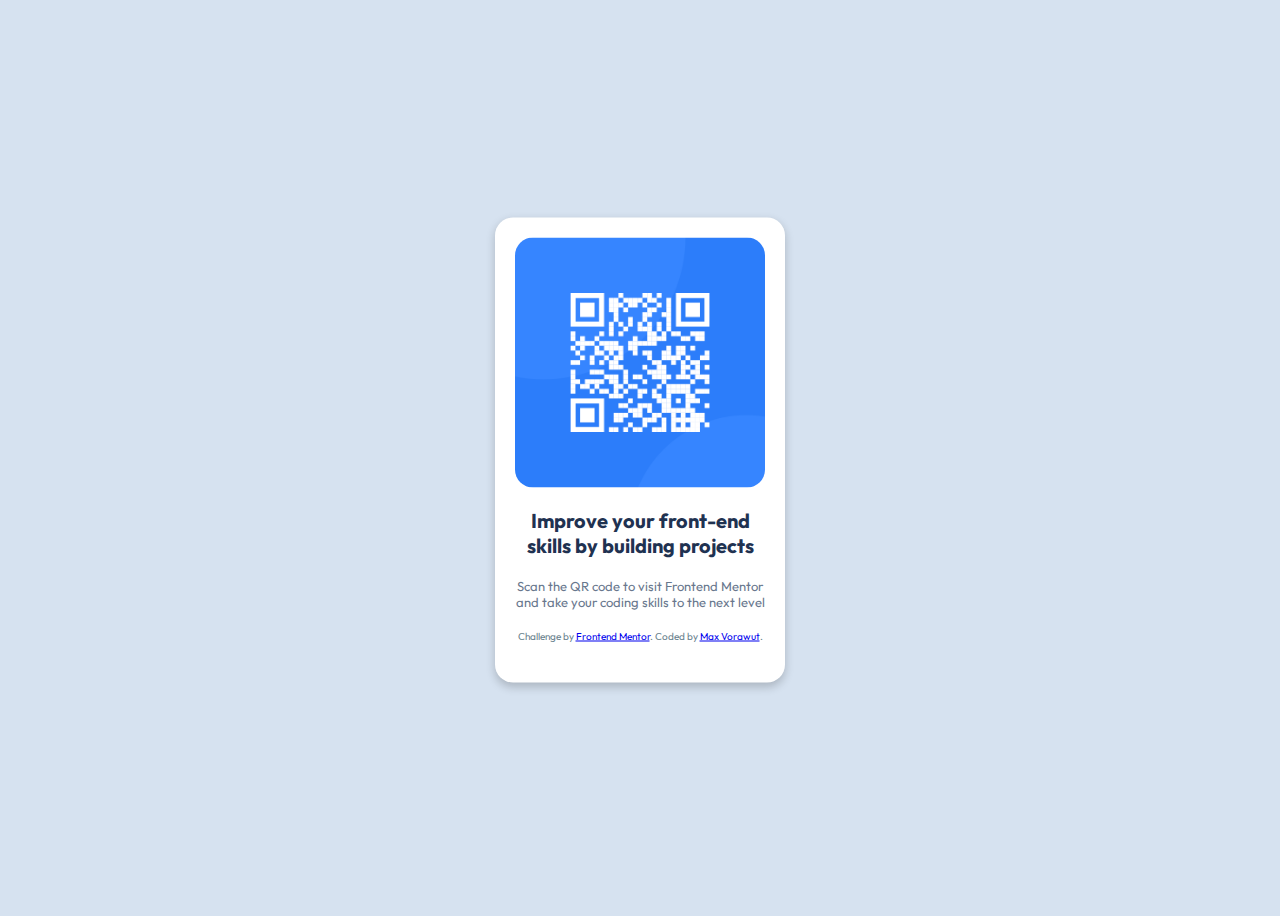
==== index.html @ b4919927 "Add files via upload" ====
<!DOCTYPE html>
<html lang="en">
<head>
  <meta charset="UTF-8">
  <meta name="Max" content="Vorawut Phirunpatthanagul">

  <link rel="icon" type="image/png" sizes="32x32" href="./images/favicon-32x32.png">
  <link href="https://fonts.googleapis.com/css2?family=Outfit:wght@300;400;600&display=swap" rel="stylesheet">


  
  <title>Frontend Mentor | QR code component</title>

  <!-- Feel free to remove these styles or customise in your own stylesheet 👍 -->
  <style>

    @media screen and (max-width: 1440px) {
    body {
        font-size: 16px;
      }
      .container {
        width: 100%;
        padding: 10px;
      }
    }


    body {
            display: flex;
            font-family: 'Outfit', sans-serif; 
            font-weight: 400, 700;
            flex-direction: row;
            align-items: center;
            justify-content: center;
            background:  hsl(212, 45%, 89%);
            height: 100vh;
            box-sizing: content-box;
            width: 1440px;
        }
    
    p   { 
            font-family: 'Outfit', sans-serif; 
            font-weight: bold;
            font-size: 20px; 
            text-align: center; 
            color: hsl(218, 44%, 22%);
            display: flex; 
        }

    .card { 
            position: absolute;
            top: 50%;
            left: 50%;
            transform: translate(-50%, -50%);
            background: white;
            padding: 20px;
            border-radius: 18px;
            box-shadow: 0 4px 10px rgba(0, 0, 0, 0.2);
            width: 250px;
            max-width: 400px;
            text-align: center;

          }

    .card img { 
            width: 100%;
            height: auto;
            display: block;
            border-radius: 18px;

          }



    .attribution_a { font-family: 'Outfit', sans-serif; font-size: 13px; color: hsl(216, 15%, 48%); text-align: center; }
    .attribution_b { font-family: 'Outfit', sans-serif; font-size: 10px; color: hsl(200, 15%, 48%); text-align: center; }
    
  </style>
</head>
<body>

  <div class="card">

    <img src="images/image-qr-code.png" alt="My Image" width="300">
  
    <p>
      Improve your front-end skills by building projects 
    </p>

 

    <div class="attribution_a">
      Scan the QR code to visit Frontend Mentor and take your coding skills to the next level
    </div>

    <br>

    <div class="attribution_b">
      Challenge by <a href="https://www.frontendmentor.io?ref=challenge" target="_blank">Frontend Mentor</a>. 
      Coded by <a href="#">Max Vorawut</a>.
    </div>

    <br>

    </div>
  </div>
  
  
  
</body>
</html>
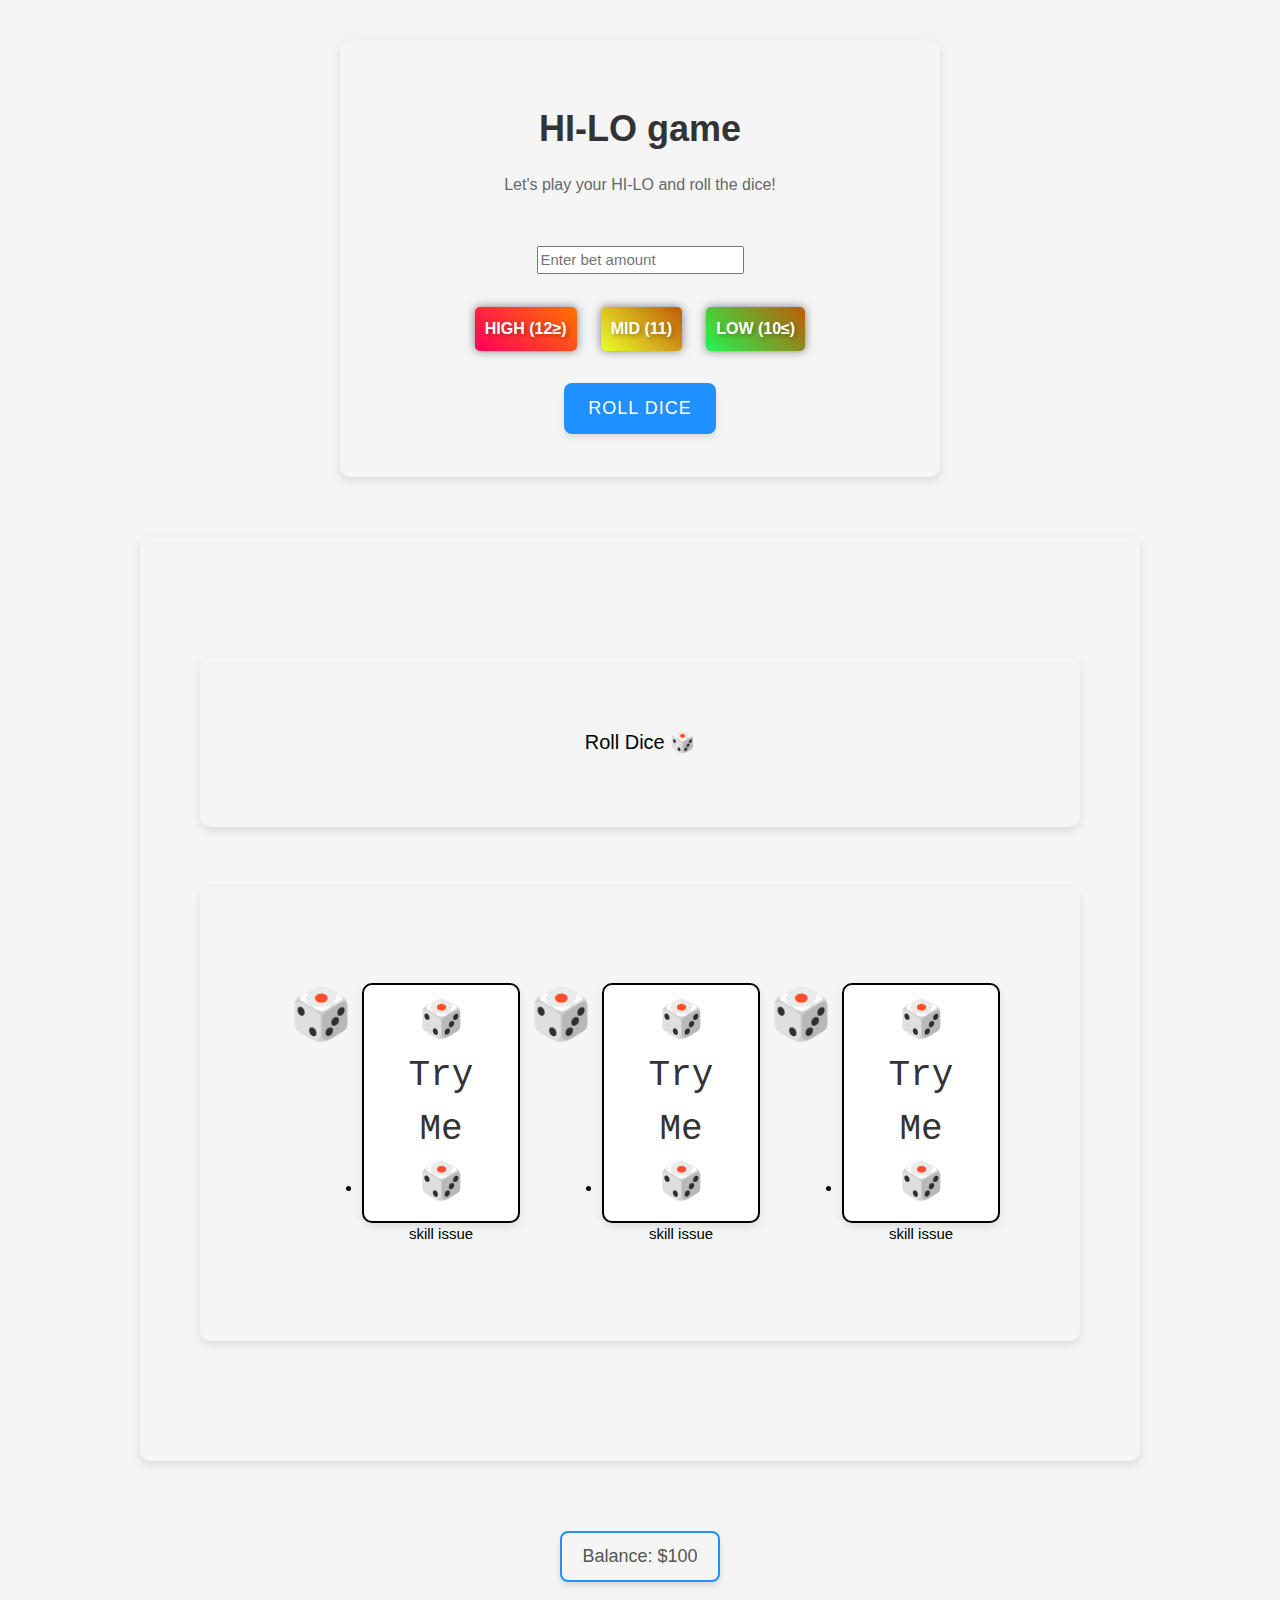
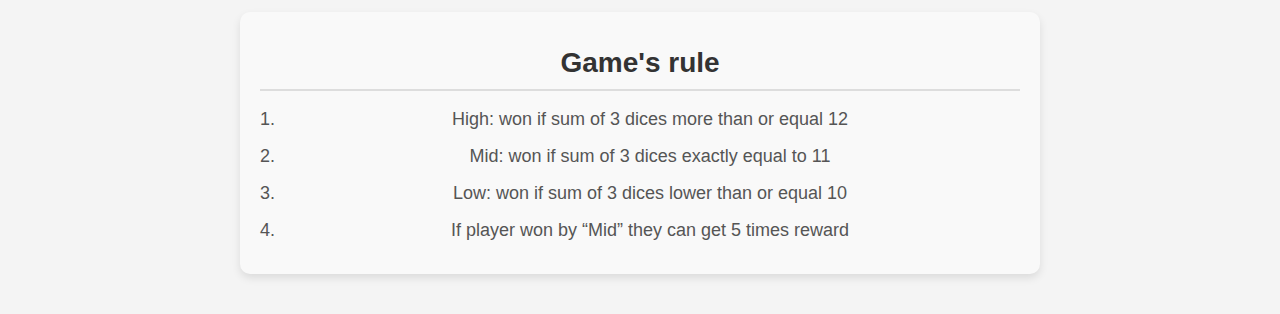
==== commit 762589bb: "2nd commit (workshop 2 .1)" ====
--- a/index.html
+++ b/index.html
@@ -1,111 +1,185 @@
 <!DOCTYPE html>
 <html lang="en">
 <head>
-  <meta charset="UTF-8">
-  <meta name="Max" content="Vorawut Phirunpatthanagul">
+    <meta charset="UTF-8">
+    <meta name="viewport" content="width=device-width, initial-scale=1.0">
+    <link rel="stylesheet" href="styles.css">
+    <link rel="stylesheet" href="https://www.w3schools.com/w3css/4/w3.css">
+    <link rel="stylesheet" href="https://fonts.googleapis.com/css?family=Raleway">
+    <title>Hi-Lo game</title>
+    <style>
+        body { font-family: Arial, sans-serif; text-align: center; }
+        .dice-container { display: flex; justify-content: center; margin: 20px; }
+        .dice { font-size: 50px; margin: 10px; }
+        .bet-buttons button { margin: 10px; padding: 10px; font-size: 16px; }
+    </style>
+</head>
+<body>
+  <div class="modern-container">
 
-  <link rel="icon" type="image/png" sizes="32x32" href="./images/favicon-32x32.png">
-  <link href="https://fonts.googleapis.com/css2?family=Outfit:wght@300;400;600&display=swap" rel="stylesheet">
+      <header class="w3-container w3-center w3-padding-32"> 
+        <h1><b>HI-LO game</b></h1>
+        <p>Let's play your HI-LO and roll the dice!</p>
+      </header>
+
+      
+
+      <input type="number" id="betAmount" placeholder="Enter bet amount" min="1">
+      <br><br>
+      <div class="bet-buttons">
+          <button class="gambling-button1" onclick="placeBet('High')">HIGH (12≥)</button>
+          <button class="gambling-button2" onclick="placeBet('Mid')">MID (11)</button>
+          <button class="gambling-button3" onclick="placeBet('Low')">LOW (10≤)</button>
+      </div>
+      <br>
+      <button class="start-game-button" onclick="rollDice()">Roll Dice</button>
+      <br><br>
 
 
-  
-  <title>Frontend Mentor | QR code component</title>
+      <div id="amount-alert-popup" class="popup">
+        <div class="popup-content">
+          <span class="close_btn" onclick="amount_closeAlertPopup()"></span>
+          <p id="amount-alert-message">Please configure your amount!!!</p>
+        </div>
+      </div>
 
-  <!-- Feel free to remove these styles or customise in your own stylesheet 👍 -->
-  <style>
+      <div id="bet-alert-popup" class="popup">
+        <div class="popup-content">
+          <span class="close_btn" onclick="bet_closeAlertPopup()"></span>
+          <p id="bet-alert-message">Please Choose your bet!!!</p>
+        </div>
+      </div>
+      
 
-    @media screen and (max-width: 1440px) {
-    body {
-        font-size: 16px;
-      }
-      .container {
-        width: 100%;
-        padding: 10px;
-      }
-    }
+    </div>
+
+      
+
+      <div class="d-container">
+        <div class="d-container">
+          <h4>Roll Dice 🎲</h4>
+        </div>
+          <ul class="d-container">
+            <div class="dice-container">
+              <span class="dice" >🎲</span>
+              <li class="w3-padding-16">
+                <span class="dice-result" id="dice1"><div class="pretty-question">Try Me</div></span><br>
+                <span>skill issue</span>
+              </li>
+
+              <span class="dice" >🎲</span>
+              <li class="w3-padding-16">
+                <span class="dice-result" id="dice2"><div class="pretty-question">Try Me</div></span><br>
+                <span>skill issue</span>
+              </li>
+              <span class="dice" >🎲</span>
+              <li class="w3-padding-16">
+                <span class="dice-result" id="dice3"><div class="pretty-question">Try Me</div></span><br>
+                <span>skill issue</span>
+              </li>
+
+            </div>
+        </ul>
+
+        
+      </div>
+      <div class="text-with-alert"></div>
+        <h2 class="victory-text" id="result"></h2>
+
+      </div>
+      
+      <h3 class="balance-text" id="balance">Balance: $100</h3>
+
+      <br>
+
+      <div class="rules-container">
+        
+              <h2><b>Game's rule</b></h2>
+              
+              <ol>
+                <li>High: won if sum of 3 dices more than or equal 12</li>
+                <li>Mid: won if sum of 3 dices exactly equal to 11</li>
+                <li>Low: won if sum of 3 dices lower than or equal 10</li>
+                <li>If player won by “Mid” they can get 5 times reward</li>
+              </ol>
+
+          
+      </div>
+                
+  </div>
 
 
-    body {
-            display: flex;
-            font-family: 'Outfit', sans-serif; 
-            font-weight: 400, 700;
-            flex-direction: row;
-            align-items: center;
-            justify-content: center;
-            background:  hsl(212, 45%, 89%);
-            height: 100vh;
-            box-sizing: content-box;
-            width: 1440px;
-        }
-    
-    p   { 
-            font-family: 'Outfit', sans-serif; 
-            font-weight: bold;
-            font-size: 20px; 
-            text-align: center; 
-            color: hsl(218, 44%, 22%);
-            display: flex; 
+    <script>
+        let balance = 100;
+        let currentBet = 0;
+        let betType = "";
+
+        function amount_showAlertPopup() {
+          document.getElementById('amount-alert-message').innerText = message;
+          document.getElementById('amount-alert-popup').style.display = 'block';
         }
 
-    .card { 
-            position: absolute;
-            top: 50%;
-            left: 50%;
-            transform: translate(-50%, -50%);
-            background: white;
-            padding: 20px;
-            border-radius: 18px;
-            box-shadow: 0 4px 10px rgba(0, 0, 0, 0.2);
-            width: 250px;
-            max-width: 400px;
-            text-align: center;
+        // Function to close the alert pop-up
+        function amount_closeAlertPopup() {
+          document.getElementById('amount-alert-popup').style.display = 'none';
+        }
 
-          }
+        function bet_showAlertPopup() {
+          document.getElementById('bet-alert-message').innerText = message;
+          document.getElementById('bet-alert-popup').style.display = 'block';
+        }
 
-    .card img { 
-            width: 100%;
-            height: auto;
-            display: block;
-            border-radius: 18px;
+        // Function to close the alert pop-up
+        function bet_closeAlertPopup() {
+          document.getElementById('bet-alert-popup').style.display = 'none';
+        }
 
-          }
+        function placeBet(type) {
+            let betAmount = parseInt(document.getElementById('betAmount').value);
+            if (betAmount > 0 && betAmount <= balance) {
+                currentBet = betAmount;
+                betType = type;
+                document.getElementById('result').textContent = `You bet $${betAmount} on ${type}.`;
+            } else {
+              amount_showAlertPopup('Please configure your amount!!!')
+            }
+        }
+
+        function rollDice() {
+            if (currentBet === 0) {
+              bet_showAlertPopup('Please Choose your bet!!!')
+                return;
+            }
+
+            
+            let dice1 = Math.floor(Math.random() * 6) + 1;
+            let dice2 = Math.floor(Math.random() * 6) + 1;
+            let dice3 = Math.floor(Math.random() * 6) + 1;
+            let sum = dice1 + dice2 + dice3;
+            
+            document.getElementById('dice1').textContent = dice1;
+            document.getElementById('dice2').textContent = dice2;
+            document.getElementById('dice3').textContent = dice3;
+            
+            let winnings = 0;
+            if ((betType === 'High' && sum >= 12) || (betType === 'Low' && sum <= 10)) {
+                winnings = currentBet * 2;
+            } else if (betType === 'Mid' && sum === 11) {
+                winnings = currentBet * 5;
+            }
+            
+            if (winnings > 0) {
+                balance += winnings;
+                document.getElementById('result').textContent = `You won! Your winnings: $${winnings}`;
+            } else {
+                balance -= currentBet;
+                document.getElementById('result').textContent = `You lost! The dice sum is ${sum}.`;
+            }
+            document.getElementById('balance').textContent = `Balance: $${balance}`;
+            currentBet = 0;
+        }
 
 
-
-    .attribution_a { font-family: 'Outfit', sans-serif; font-size: 13px; color: hsl(216, 15%, 48%); text-align: center; }
-    .attribution_b { font-family: 'Outfit', sans-serif; font-size: 10px; color: hsl(200, 15%, 48%); text-align: center; }
-    
-  </style>
-</head>
-<body>
-
-  <div class="card">
-
-    <img src="images/image-qr-code.png" alt="My Image" width="300">
-  
-    <p>
-      Improve your front-end skills by building projects 
-    </p>
-
- 
-
-    <div class="attribution_a">
-      Scan the QR code to visit Frontend Mentor and take your coding skills to the next level
-    </div>
-
-    <br>
-
-    <div class="attribution_b">
-      Challenge by <a href="https://www.frontendmentor.io?ref=challenge" target="_blank">Frontend Mentor</a>. 
-      Coded by <a href="#">Max Vorawut</a>.
-    </div>
-
-    <br>
-
-    </div>
-  </div>
-  
-  
-  
+    </script>
 </body>
-</html>+</html>
--- a/styles.css
+++ b/styles.css
@@ -0,0 +1,408 @@
+body {
+    font-family: Arial, sans-serif;
+    text-align: center;
+    background-color: #f4f4f4;
+    margin: 0;
+    padding: 20px;
+}
+
+.container {
+    max-width: 500px;
+    margin: auto;
+    background: white;
+    padding: 20px;
+    border-radius: 10px;
+    box-shadow: 0px 4px 10px rgba(0, 0, 0, 0.1);
+}
+
+h1 {
+    color: #333;
+}
+
+.bet-buttons button, button {
+    background-color: #28a745;
+    color: white;
+    border: none;
+    padding: 10px 20px;
+    margin: 10px;
+    font-size: 16px;
+    cursor: pointer;
+    border-radius: 5px;
+    transition: background 0.3s;
+}
+
+.bet-buttons button:hover, button:hover {
+    background-color: #218838;
+}
+
+.input-container {
+    position: relative;
+    display: inline-block;
+    margin: 10px;
+}
+
+.input-container input[type="number"] {
+    padding: 12px;
+    font-size: 16px;
+    border: 2px solid #28a745;
+    border-radius: 5px;
+    width: 200px;
+    outline: none;
+    transition: border-color 0.3s;
+}
+
+.input-container input[type="number"]:focus {
+    border-color: #218838;
+}
+
+.input-container span {
+    position: absolute;
+    right: 10px;
+    top: 50%;
+    transform: translateY(-50%);
+    font-size: 16px;
+    color: #28a745;
+    font-weight: bold;
+}
+
+.dice-container {
+    display: flex;
+    justify-content: center;
+    margin: 20px;
+}
+
+.dice {
+    font-size: 50px;
+    margin: 10px;
+    display: inline-block;
+    animation: rollDice 0.5s ease-in-out;
+}
+
+.modern-container {
+  background-color: #f5f5f5; /* Light gray background */
+  border-radius: 10px; /* Rounded corners */
+  box-shadow: 0 4px 8px rgba(0, 0, 0, 0.1); /* Subtle shadow for depth */
+  padding: 20px; /* Padding for spacing */
+  margin: 20px auto; /* Center the container */
+  max-width: 600px; /* Max width for responsiveness */
+  font-family: 'Roboto', sans-serif; /* Modern font */
+}
+
+/* Heading styles */
+.modern-container h2 {
+  color: #333; /* Dark color for heading */
+  font-size: 24px; /* Font size for heading */
+  margin-bottom: 10px; /* Space below the heading */
+}
+
+/* Paragraph styles */
+.modern-container p {
+  color: #666; /* Gray color for text */
+  font-size: 16px; /* Font size for text */
+  line-height: 1.6; /* Line height for readability */
+}
+
+.d-container {
+  background-color: #f5f5f5; /* Light gray background */
+  border-radius: 10px; /* Rounded corners */
+  box-shadow: 0 4px 8px rgba(0, 0, 0, 0.1); /* Subtle shadow for depth */
+  padding: 60px; /* Padding for spacing */
+  margin: 60px auto; /* Center the container */
+  max-width: 1000px; /* Max width for responsiveness */
+  font-family: 'Roboto', sans-serif; /* Modern font */
+}
+
+/* Heading styles */
+.d-container h2 {
+  color: #333; /* Dark color for heading */
+  font-size: 24px; /* Font size for heading */
+  margin-bottom: 10px; /* Space below the heading */
+}
+
+/* Paragraph styles */
+.d-container p {
+  color: #666; /* Gray color for text */
+  font-size: 16px; /* Font size for text */
+  line-height: 1.6; /* Line height for readability */
+}
+
+
+
+.gambling-button1 {
+    background: linear-gradient(45deg, #ff005a, #ff7300);
+    border: 3px solid #fff700;
+    border-radius: 10px;
+    box-shadow: 0 0 10px rgba(0, 0, 0, 0.5);
+    color: #fff;
+    font-family: 'Arial', sans-serif;
+    font-size: 18px;
+    font-weight: bold;
+    padding: 15px 30px;
+    text-shadow: 2px 2px 4px rgba(0, 0, 0, 0.3);
+    transition: all 0.3s ease-in-out;
+    cursor: pointer;
+  }
+
+.gambling-button2 {
+    background: linear-gradient(45deg, #eaff2c, #c05a07);
+    border: 3px solid #fff700;
+    border-radius: 10px;
+    box-shadow: 0 0 10px rgba(0, 0, 0, 0.5);
+    color: #fff;
+    font-family: 'Arial', sans-serif;
+    font-size: 18px;
+    font-weight: bold;
+    padding: 15px 30px;
+    text-shadow: 2px 2px 4px rgba(0, 0, 0, 0.3);
+    transition: all 0.3s ease-in-out;
+    cursor: pointer;
+ }
+
+.gambling-button3 {
+    background: linear-gradient(45deg, #20f74f, #c05a07);
+    border: 3px solid #fff700;
+    border-radius: 10px;
+    box-shadow: 0 0 10px rgba(0, 0, 0, 0.5);
+    color: #fff;
+    font-family: 'Arial', sans-serif;
+    font-size: 18px;
+    font-weight: bold;
+    padding: 15px 30px;
+    text-shadow: 2px 2px 4px rgba(0, 0, 0, 0.3);
+    transition: all 0.3s ease-in-out;
+    cursor: pointer;
+ }
+  
+  .gambling-button:hover {
+    background: linear-gradient(45deg, #ff7300, #ff005a);
+    box-shadow: 0 0 15px rgba(255, 255, 0, 0.7);
+    transform: scale(1.1);
+  }
+
+  .start-game-button {
+    background-color: #1E90FF;
+    border: none;
+    border-radius: 8px;
+    box-shadow: 0 4px 6px rgba(0, 0, 0, 0.1);
+    color: #fff;
+    font-family: 'Roboto', sans-serif;
+    font-size: 18px;
+    font-weight: 500;
+    padding: 12px 24px;
+    text-transform: uppercase;
+    letter-spacing: 1px;
+    transition: all 0.3s ease-in-out;
+    cursor: pointer;
+  }
+  
+  .start-game-button:hover {
+    background-color: #1C86EE;
+    box-shadow: 0 6px 8px rgba(0, 0, 0, 0.15);
+    transform: translateY(-2px);
+  }
+
+  .balance-text {
+    color: #333; /* Dark gray color for a modern look */
+    font-family: 'Roboto', sans-serif; /* Clean and modern font */
+    font-size: 24px; /* Appropriate size for balance display */
+    font-weight: 500; /* Medium weight for emphasis */
+    text-align: center; /* Center the text */
+    padding: 10px 20px; /* Padding for some spacing */
+    border: 2px solid #1E90FF; /* Border for modern styling */
+    border-radius: 8px; /* Rounded corners for a modern feel */
+    background: #F5F5F5; /* Light background color */
+    box-shadow: 0 4px 6px rgba(0, 0, 0, 0.1); /* Subtle shadow for depth */
+    display: inline-block; /* Ensure it doesn't take full width */
+  }
+  
+  .balance-text:hover {
+    background: #E0E0E0; /* Slightly darker background on hover */
+    box-shadow: 0 6px 8px rgba(0, 0, 0, 0.15); /* Slightly deeper shadow on hover */
+    transform: translateY(-2px); /* Lift effect on hover */
+    transition: all 0.3s ease-in-out; /* Smooth transition for effects */
+  }
+
+  .victory-text {
+    background: linear-gradient(45deg, #FFD700, #FF4500); /* Gradient background */
+    /* -webkit-background-clip: text;
+    -webkit-text-fill-color: transparent; */
+    font-family: 'Impact', sans-serif;
+    font-size: 36px;
+    text-align: center;
+    text-transform: uppercase;
+    letter-spacing: 2px;
+    text-shadow: 2px 2px 4px rgba(0, 0, 0, 0.5),
+                 0 0 10px rgba(255, 215, 0, 0.7),
+                 0 0 20px rgba(255, 69, 0, 0.7);
+    animation: victory-animation 1.5s infinite alternate;
+  }
+  
+  .popup {
+    display: none;
+    position: fixed;
+    left: 50%;
+    top: 50%;
+    transform: translate(-50%, -50%);
+    background: white;
+    padding: 20px;
+    box-shadow: 0px 4px 10px rgba(0, 0, 0, 0.2);
+    border-radius: 5px;
+}
+
+  .popup-content {
+      text-align: center;
+  }
+
+  .popup button {
+      background-color: red;
+      color: white;
+      padding: 10px 15px;
+      border: none;
+      cursor: pointer;
+  }
+    
+  /* Close button */
+  .close_btn {
+    color: #aaa; /* Gray color for close button */
+    float: right; /* Align to the right */
+    font-size: 28px; /* Larger font size */
+    font-weight: bold; /* Bold font weight */
+    cursor: pointer; /* Pointer cursor */
+  }
+  
+  .close_btn:hover {
+    color: #000; /* Change color on hover */
+  }
+
+  .pretty-question::after {
+    content: '?';
+    color: #FF4500;
+    font-size: 36px;
+    position: absolute;
+    top: 0;
+    right: -25px;
+    text-shadow: 2px 2px 4px rgba(0, 0, 0, 0.3); /* Shadow for depth */
+    animation: bounce 1s infinite alternate; /* Animation for movement */
+  }
+  
+  @keyframes bounce {
+    0% { transform: translateY(0); }
+    100% { transform: translateY(-10px); }
+  }
+
+  .dice-result {
+    color: #333; /* Dark color for readability */
+    font-family: 'Courier New', monospace; /* Monospaced font for a game-like feel */
+    font-size: 36px; /* Large font size for emphasis */
+    text-align: center; /* Center the text */
+    padding: 10px 20px; /* Padding for spacing */
+    border: 2px solid #000; /* Black border for a dice look */
+    border-radius: 10px; /* Rounded corners for a modern feel */
+    background: #FFF; /* White background to mimic dice */
+    box-shadow: 0 4px 8px rgba(0, 0, 0, 0.1); /* Subtle shadow for depth */
+    display: inline-block; 
+  }
+  
+  .dice-result::before {
+    content: '🎲 '; 
+  }
+  
+  .dice-result::after {
+    content: ' 🎲'; 
+  }
+  
+  .dice-result:hover {
+    background: #F0F0F0; 
+    box-shadow: 0 6px 12px rgba(0, 0, 0, 0.2); 
+    transform: translateY(-2px); 
+    transition: all 0.3s ease-in-out; 
+  }
+
+  .rules-container {
+    background-color: #f9f9f9; 
+    border-radius: 10px; 
+    box-shadow: 0 4px 8px rgba(0, 0, 0, 0.1); 
+    padding: 20px; 
+    margin: 20px auto; 
+    max-width: 800px; 
+    font-family: 'Roboto', sans-serif; 
+  }
+  
+  /* Heading styles */
+  .rules-container h2 {
+    color: #333; 
+    font-size: 28px; 
+    margin-bottom: 15px; 
+    border-bottom: 2px solid #ddd; 
+    padding-bottom: 5px; 
+  }
+  
+  /* List styles */
+  .rules-container ol {
+    color: #555; 
+    font-size: 18px; 
+    margin: 0; 
+    padding-left: 20px; 
+  }
+  
+  
+  .rules-container ol li {
+    margin-bottom: 10px; 
+  }
+  
+  
+@keyframes victory-animation {
+    0% { transform: scale(1); }
+    100% { transform: scale(1.1); }
+  }
+
+@keyframes rollDice {
+    0% { transform: rotate(0deg); }
+    25% { transform: rotate(90deg); }
+    50% { transform: rotate(180deg); }
+    75% { transform: rotate(270deg); }
+    100% { transform: rotate(360deg); }
+}
+
+@keyframes glowing {
+    0% { box-shadow: 0 0 5px #fff700, 0 0 10px #fff700, 0 0 15px #fff700, 0 0 20px #ff005a, 0 0 25px #ff005a, 0 0 30px #ff005a, 0 0 35px #ff005a; }
+    50% { box-shadow: 0 0 10px #fff700, 0 0 15px #fff700, 0 0 20px #fff700, 0 0 25px #ff005a, 0 0 30px #ff005a, 0 0 35px #ff005a, 0 0 40px #ff005a; }
+    100% { box-shadow: 0 0 5px #fff700, 0 0 10px #fff700, 0 0 15px #fff700, 0 0 20px #ff005a, 0 0 25px #ff005a, 0 0 30px #ff005a, 0 0 35px #ff005a; }
+  }
+  
+  .gambling-button:active {
+    animation: glowing 1.5s infinite;
+  }
+
+@keyframes pulse {
+    0% { box-shadow: 0 0 0px rgba(30, 144, 255, 0.7); }
+    70% { box-shadow: 0 0 15px rgba(30, 144, 255, 0.7); }
+    100% { box-shadow: 0 0 0px rgba(30, 144, 255, 0.7); }
+}
+  
+  .start-game-button:active {
+    animation: pulse 0.5s infinite;
+
+  }
+
+.card {
+    background: white;
+    padding: 20px;
+    margin: 20px auto;
+    border-radius: 10px;
+    box-shadow: 0px 4px 10px rgba(0, 0, 0, 0.1);
+    max-width: 400px;
+}
+
+#result {
+    font-size: 20px;
+    font-weight: bold;
+    margin-top: 20px;
+    color: #333;
+}
+
+#balance {
+    font-size: 18px;
+    margin-top: 10px;
+    color: #555;
+}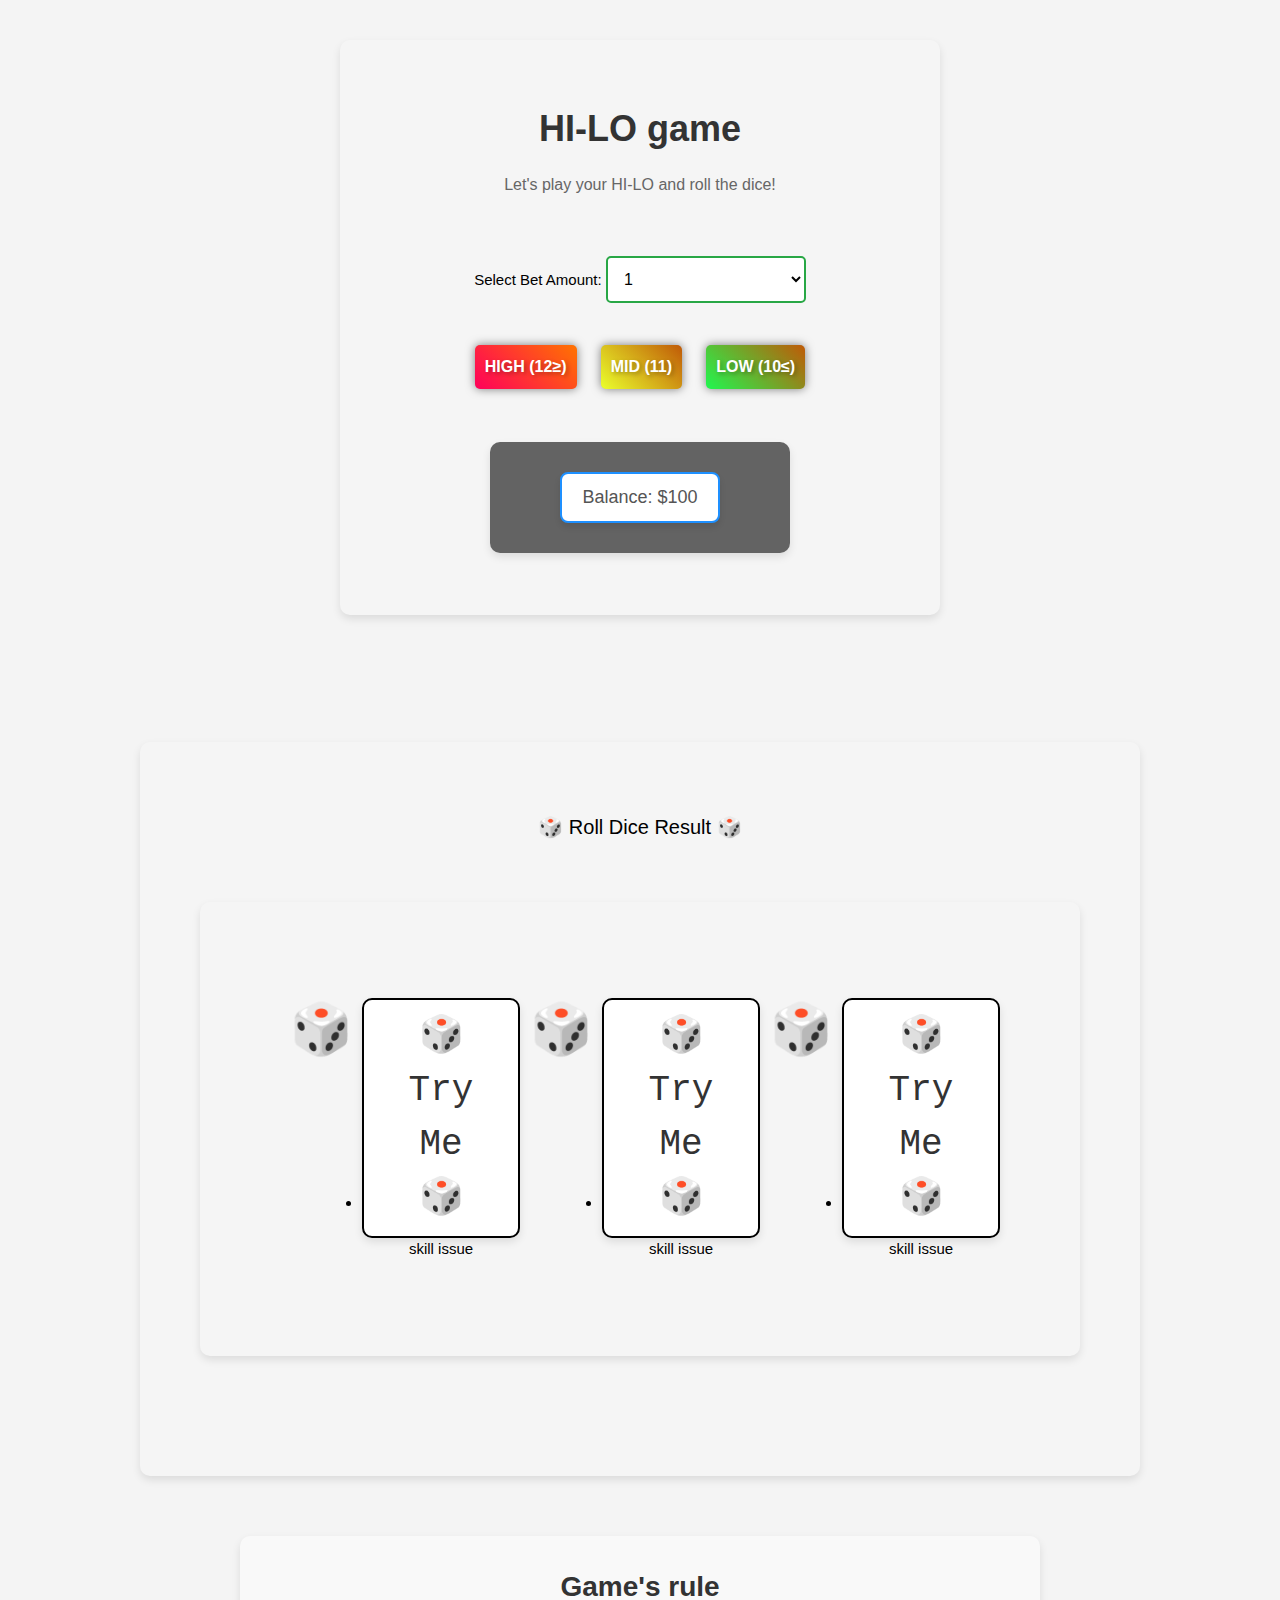
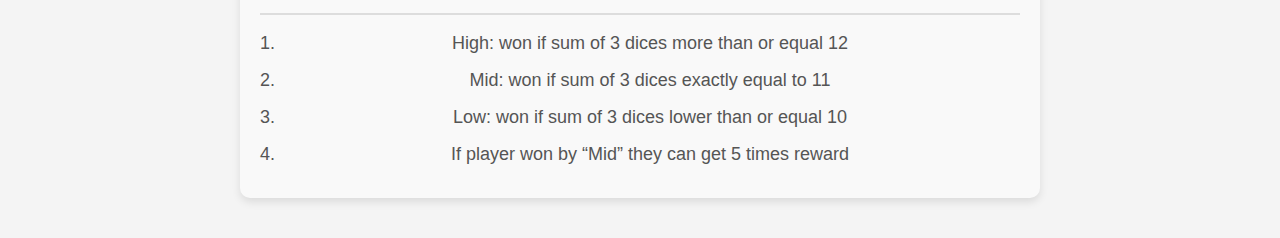
==== commit 4a25e009: "2nd commit (workshop 2 .2)" ====
--- a/index.html
+++ b/index.html
@@ -24,17 +24,26 @@
 
       
 
-      <input type="number" id="betAmount" placeholder="Enter bet amount" min="1">
+      <div class="input-container">
+        <label for="betAmount">Select Bet Amount:</label>
+        <select id="betAmount">
+            <option value="1">1</option>
+            <option value="3">3</option>
+            <option value="5">5</option>
+            <option value="10">10</option>
+            <option value="25">25</option>
+            <option value="50">50</option>
+            <option value="100">100</option>
+        </select>
+      </div>
+
       <br><br>
       <div class="bet-buttons">
-          <button class="gambling-button1" onclick="placeBet('High')">HIGH (12≥)</button>
-          <button class="gambling-button2" onclick="placeBet('Mid')">MID (11)</button>
-          <button class="gambling-button3" onclick="placeBet('Low')">LOW (10≤)</button>
+          <button class="gambling-button1" onclick="placeBet('high')">HIGH (12≥)</button>
+          <button class="gambling-button2" onclick="placeBet('mid')">MID (11)</button>
+          <button class="gambling-button3" onclick="placeBet('low')">LOW (10≤)</button>
       </div>
       <br>
-      <button class="start-game-button" onclick="rollDice()">Roll Dice</button>
-      <br><br>
-
 
       <div id="amount-alert-popup" class="popup">
         <div class="popup-content">
@@ -49,16 +58,38 @@
           <p id="bet-alert-message">Please Choose your bet!!!</p>
         </div>
       </div>
+
+      <div class="balance-container">
+        <h3 class="balance-text" id="balance">Balance: $100</h3>
+        </div>
+  
+        <br>
+
+      <div id="warningPopup" class="popup">
+          <div class="popup-content">
+              <p id="popupMessage"></p>
+              <button onclick="closePopup()">OK</button>
+          </div>
+      </div>
       
 
     </div>
 
+    <div class="input-container">
+
+      <div class="text-with-alert"></div>
+          <h2 class="victory-text" id="result"></h2>
+
+      </div>
+
+    </div>
       
 
       <div class="d-container">
-        <div class="d-container">
-          <h4>Roll Dice 🎲</h4>
+        <div>
+          <h4>🎲 Roll Dice Result 🎲</h4>
         </div>
+        
           <ul class="d-container">
             <div class="dice-container">
               <span class="dice" >🎲</span>
@@ -83,14 +114,10 @@
 
         
       </div>
-      <div class="text-with-alert"></div>
-        <h2 class="victory-text" id="result"></h2>
 
-      </div>
       
-      <h3 class="balance-text" id="balance">Balance: $100</h3>
 
-      <br>
+      
 
       <div class="rules-container">
         
@@ -114,69 +141,53 @@
         let currentBet = 0;
         let betType = "";
 
-        function amount_showAlertPopup() {
-          document.getElementById('amount-alert-message').innerText = message;
-          document.getElementById('amount-alert-popup').style.display = 'block';
+        function showPopup(message) {
+          document.getElementById("popupMessage").textContent = message;
+          document.getElementById("warningPopup").style.display = "block";
         }
 
-        // Function to close the alert pop-up
-        function amount_closeAlertPopup() {
-          document.getElementById('amount-alert-popup').style.display = 'none';
+        function closePopup() {
+          document.getElementById("warningPopup").style.display = "none";
         }
 
-        function bet_showAlertPopup() {
-          document.getElementById('bet-alert-message').innerText = message;
-          document.getElementById('bet-alert-popup').style.display = 'block';
-        }
 
-        // Function to close the alert pop-up
-        function bet_closeAlertPopup() {
-          document.getElementById('bet-alert-popup').style.display = 'none';
+        function rollDice() {
+            return Math.floor(Math.random() * 6) + 1; 
         }
 
         function placeBet(type) {
-            let betAmount = parseInt(document.getElementById('betAmount').value);
-            if (betAmount > 0 && betAmount <= balance) {
-                currentBet = betAmount;
-                betType = type;
-                document.getElementById('result').textContent = `You bet $${betAmount} on ${type}.`;
-            } else {
-              amount_showAlertPopup('Please configure your amount!!!')
-            }
-        }
+            let betAmount = parseInt(document.getElementById("betAmount").value);
 
-        function rollDice() {
-            if (currentBet === 0) {
-              bet_showAlertPopup('Please Choose your bet!!!')
+            if (betAmount > balance) {
+                showPopup("Not enough balance!");
                 return;
             }
 
-            
-            let dice1 = Math.floor(Math.random() * 6) + 1;
-            let dice2 = Math.floor(Math.random() * 6) + 1;
-            let dice3 = Math.floor(Math.random() * 6) + 1;
-            let sum = dice1 + dice2 + dice3;
-            
-            document.getElementById('dice1').textContent = dice1;
-            document.getElementById('dice2').textContent = dice2;
-            document.getElementById('dice3').textContent = dice3;
-            
-            let winnings = 0;
-            if ((betType === 'High' && sum >= 12) || (betType === 'Low' && sum <= 10)) {
-                winnings = currentBet * 2;
-            } else if (betType === 'Mid' && sum === 11) {
-                winnings = currentBet * 5;
+            let dice1 = rollDice();
+            let dice2 = rollDice();
+            let dice3 = rollDice();
+            let total = dice1 + dice2 + dice3;
+
+            document.getElementById("dice1").textContent = `🎲 ${dice1}`;
+            document.getElementById("dice2").textContent = `🎲 ${dice2}`;
+            document.getElementById("dice3").textContent = `🎲 ${dice3}`;
+
+            let resultText = `Rolled: ${total} - `;
+
+            if ((type === "high" && total >= 12) ||
+                (type === "mid" && total === 11) ||
+                (type === "low" && total <= 10)) {
+                
+                let winnings = type === "mid" ? betAmount * 5 : betAmount * 2;
+                balance += winnings;
+                resultText += `You won $${winnings}! 🎉`;
+            } else {
+                balance -= betAmount;
+                resultText += `You lost $${betAmount}! 😢`;
             }
-            
-            if (winnings > 0) {
-                balance += winnings;
-                document.getElementById('result').textContent = `You won! Your winnings: $${winnings}`;
-            } else {
-                balance -= currentBet;
-                document.getElementById('result').textContent = `You lost! The dice sum is ${sum}.`;
-            }
-            document.getElementById('balance').textContent = `Balance: $${balance}`;
-            currentBet = 0;
+
+            document.getElementById("result").textContent = resultText;
+            document.getElementById("balance").textContent = `Balance: $${balance}`;
         }
 
 
--- a/styles.css
+++ b/styles.css
@@ -79,54 +79,71 @@
 }
 
 .modern-container {
-  background-color: #f5f5f5; /* Light gray background */
-  border-radius: 10px; /* Rounded corners */
-  box-shadow: 0 4px 8px rgba(0, 0, 0, 0.1); /* Subtle shadow for depth */
-  padding: 20px; /* Padding for spacing */
-  margin: 20px auto; /* Center the container */
-  max-width: 600px; /* Max width for responsiveness */
-  font-family: 'Roboto', sans-serif; /* Modern font */
-}
-
-/* Heading styles */
+  background-color: #f5f5f5; 
+  border-radius: 10px; 
+  box-shadow: 0 4px 8px rgba(0, 0, 0, 0.1); 
+  padding: 20px; 
+  margin: 20px auto;
+  max-width: 600px; 
+  font-family: 'Roboto', sans-serif; 
+}
+
 .modern-container h2 {
-  color: #333; /* Dark color for heading */
-  font-size: 24px; /* Font size for heading */
-  margin-bottom: 10px; /* Space below the heading */
-}
-
-/* Paragraph styles */
+  color: #333; 
+  font-size: 24px; 
+  margin-bottom: 10px; 
+}
+
 .modern-container p {
-  color: #666; /* Gray color for text */
-  font-size: 16px; /* Font size for text */
-  line-height: 1.6; /* Line height for readability */
+  color: #666; 
+  font-size: 16px;
+  line-height: 1.6; 
 }
 
 .d-container {
-  background-color: #f5f5f5; /* Light gray background */
-  border-radius: 10px; /* Rounded corners */
-  box-shadow: 0 4px 8px rgba(0, 0, 0, 0.1); /* Subtle shadow for depth */
-  padding: 60px; /* Padding for spacing */
-  margin: 60px auto; /* Center the container */
-  max-width: 1000px; /* Max width for responsiveness */
-  font-family: 'Roboto', sans-serif; /* Modern font */
-}
-
-/* Heading styles */
+  background-color: #f5f5f5; 
+  border-radius: 10px; 
+  box-shadow: 0 4px 8px rgba(0, 0, 0, 0.1); 
+  padding: 60px;
+  margin: 60px auto;
+  max-width: 1000px; 
+  font-family: 'Roboto', sans-serif; 
+}
+
+
 .d-container h2 {
-  color: #333; /* Dark color for heading */
-  font-size: 24px; /* Font size for heading */
-  margin-bottom: 10px; /* Space below the heading */
-}
-
-/* Paragraph styles */
+  color: #333;
+  font-size: 24px; 
+  margin-bottom: 10px; 
+}
+
+
 .d-container p {
-  color: #666; /* Gray color for text */
-  font-size: 16px; /* Font size for text */
-  line-height: 1.6; /* Line height for readability */
-}
-
-
+  color: #666; 
+  font-size: 16px; 
+  line-height: 1.6;
+}
+
+.input-container {
+  position: relative;
+  display: inline-block;
+  margin: 10px;
+}
+
+.input-container select {
+  padding: 12px;
+  font-size: 16px;
+  border: 2px solid #28a745;
+  border-radius: 5px;
+  width: 200px;
+  outline: none;
+  transition: border-color 0.3s;
+  background: white;
+}
+
+.input-container select:focus {
+  border-color: #218838;
+}
 
 .gambling-button1 {
     background: linear-gradient(45deg, #ff005a, #ff7300);
@@ -173,182 +190,209 @@
     cursor: pointer;
  }
   
-  .gambling-button:hover {
-    background: linear-gradient(45deg, #ff7300, #ff005a);
-    box-shadow: 0 0 15px rgba(255, 255, 0, 0.7);
-    transform: scale(1.1);
-  }
-
-  .start-game-button {
-    background-color: #1E90FF;
+.gambling-button:hover {
+  background: linear-gradient(45deg, #ff7300, #ff005a);
+  box-shadow: 0 0 15px rgba(255, 255, 0, 0.7);
+  transform: scale(1.1);
+}
+
+.start-game-button {
+  background-color: #1E90FF;
+  border: none;
+  border-radius: 8px;
+  box-shadow: 0 4px 6px rgba(0, 0, 0, 0.1);
+  color: #fff;
+  font-family: 'Roboto', sans-serif;
+  font-size: 18px;
+  font-weight: 500;
+  padding: 12px 24px;
+  text-transform: uppercase;
+  letter-spacing: 1px;
+  transition: all 0.3s ease-in-out;
+  cursor: pointer;
+}
+
+.start-game-button:hover {
+  background-color: #1C86EE;
+  box-shadow: 0 6px 8px rgba(0, 0, 0, 0.15);
+  transform: translateY(-2px);
+}
+
+.balance-text {
+  color: #333; 
+  font-family: 'Roboto', sans-serif; 
+  font-size: 24px;
+  font-weight: 500; 
+  text-align: center; 
+  padding: 10px 20px; 
+  border: 2px solid #1E90FF; 
+  border-radius: 8px; 
+  background: #ffffff;
+  box-shadow: 0 4px 6px rgba(0, 0, 0, 0.1); 
+  display: inline-block; 
+}
+
+.balance-text:hover {
+  background: #E0E0E0;
+  box-shadow: 0 6px 8px rgba(0, 0, 0, 0.15); 
+  transform: translateY(-2px); 
+  transition: all 0.3s ease-in-out;
+}
+
+.balance-container:hover {
+  box-shadow: 0 8px 16px rgba(0, 0, 0, 0.2); 
+  transform: translateY(-5px); 
+  transition: all 0.3s ease-in-out;
+}
+
+.victory-text {
+  background: linear-gradient(45deg, #FFD700, #FF4500); 
+  font-family: 'Impact', sans-serif;
+  font-size: 36px;
+  text-align: center;
+  text-transform: uppercase;
+  letter-spacing: 2px;
+  text-shadow: 2px 2px 4px rgba(0, 0, 0, 0.5),
+                0 0 10px rgba(255, 215, 0, 0.7),
+                0 0 20px rgba(255, 69, 0, 0.7);
+  animation: victory-animation 1.5s infinite alternate;
+}
+
+.popup {
+  display: none;
+  position: fixed;
+  left: 50%;
+  top: 50%;
+  transform: translate(-50%, -50%);
+  background: white;
+  padding: 20px;
+  box-shadow: 0px 4px 10px rgba(0, 0, 0, 0.2);
+  border-radius: 5px;
+}
+
+.popup-content {
+    text-align: center;
+}
+
+.popup button {
+    background-color: red;
+    color: white;
+    padding: 10px 15px;
     border: none;
-    border-radius: 8px;
-    box-shadow: 0 4px 6px rgba(0, 0, 0, 0.1);
-    color: #fff;
-    font-family: 'Roboto', sans-serif;
-    font-size: 18px;
-    font-weight: 500;
-    padding: 12px 24px;
-    text-transform: uppercase;
-    letter-spacing: 1px;
-    transition: all 0.3s ease-in-out;
     cursor: pointer;
-  }
+}
+
+.balance-container {
+  background-color: #636363; /* Light background color */
+  border-radius: 10px; /* Rounded corners */
+  box-shadow: 0 4px 8px rgba(0, 0, 0, 0.1); /* Subtle shadow for depth */
+  padding: 20px; /* Padding for spacing */
+  margin: 20px auto; /* Center the container */
+  max-width: 300px; /* Max width for responsiveness */
+  font-family: 'Roboto', sans-serif; /* Modern font */
+  text-align: center; /* Center the text */
+}
+
+.balance-container h2 {
+  color: #333; 
+  font-size: 24px; 
+  margin-bottom: 10px; 
+}
+
+.balance-container p {
+  color: #2E8B57; 
+  font-size: 36px;
+  font-weight: bold; 
+  margin: 0; 
+}
   
-  .start-game-button:hover {
-    background-color: #1C86EE;
-    box-shadow: 0 6px 8px rgba(0, 0, 0, 0.15);
-    transform: translateY(-2px);
-  }
-
-  .balance-text {
-    color: #333; /* Dark gray color for a modern look */
-    font-family: 'Roboto', sans-serif; /* Clean and modern font */
-    font-size: 24px; /* Appropriate size for balance display */
-    font-weight: 500; /* Medium weight for emphasis */
-    text-align: center; /* Center the text */
-    padding: 10px 20px; /* Padding for some spacing */
-    border: 2px solid #1E90FF; /* Border for modern styling */
-    border-radius: 8px; /* Rounded corners for a modern feel */
-    background: #F5F5F5; /* Light background color */
-    box-shadow: 0 4px 6px rgba(0, 0, 0, 0.1); /* Subtle shadow for depth */
-    display: inline-block; /* Ensure it doesn't take full width */
-  }
+
+.close_btn {
+  color: #aaa; 
+  float: right; 
+  font-size: 28px; 
+  font-weight: bold; 
+  cursor: pointer; 
+}
+
+.close_btn:hover {
+  color: #000; 
+}
+
+.pretty-question::after {
+  content: '?';
+  color: #FF4500;
+  font-size: 36px;
+  position: absolute;
+  top: 0;
+  right: -25px;
+  text-shadow: 2px 2px 4px rgba(0, 0, 0, 0.3); /* Shadow for depth */
+  animation: bounce 1s infinite alternate; /* Animation for movement */
+}
+
+@keyframes bounce {
+  0% { transform: translateY(0); }
+  100% { transform: translateY(-10px); }
+}
+
+.dice-result {
+  color: #333; /* Dark color for readability */
+  font-family: 'Courier New', monospace; /* Monospaced font for a game-like feel */
+  font-size: 36px; /* Large font size for emphasis */
+  text-align: center; /* Center the text */
+  padding: 10px 20px; /* Padding for spacing */
+  border: 2px solid #000; /* Black border for a dice look */
+  border-radius: 10px; /* Rounded corners for a modern feel */
+  background: #FFF; /* White background to mimic dice */
+  box-shadow: 0 4px 8px rgba(0, 0, 0, 0.1); /* Subtle shadow for depth */
+  display: inline-block; 
+}
+
+.dice-result::before {
+  content: '🎲 '; 
+}
+
+.dice-result::after {
+  content: ' 🎲'; 
+}
+
+.dice-result:hover {
+  background: #F0F0F0; 
+  box-shadow: 0 6px 12px rgba(0, 0, 0, 0.2); 
+  transform: translateY(-2px); 
+  transition: all 0.3s ease-in-out; 
+}
+
+.rules-container {
+  background-color: #f9f9f9; 
+  border-radius: 10px; 
+  box-shadow: 0 4px 8px rgba(0, 0, 0, 0.1); 
+  padding: 20px; 
+  margin: 20px auto; 
+  max-width: 800px; 
+  font-family: 'Roboto', sans-serif; 
+}
   
-  .balance-text:hover {
-    background: #E0E0E0; /* Slightly darker background on hover */
-    box-shadow: 0 6px 8px rgba(0, 0, 0, 0.15); /* Slightly deeper shadow on hover */
-    transform: translateY(-2px); /* Lift effect on hover */
-    transition: all 0.3s ease-in-out; /* Smooth transition for effects */
-  }
-
-  .victory-text {
-    background: linear-gradient(45deg, #FFD700, #FF4500); /* Gradient background */
-    /* -webkit-background-clip: text;
-    -webkit-text-fill-color: transparent; */
-    font-family: 'Impact', sans-serif;
-    font-size: 36px;
-    text-align: center;
-    text-transform: uppercase;
-    letter-spacing: 2px;
-    text-shadow: 2px 2px 4px rgba(0, 0, 0, 0.5),
-                 0 0 10px rgba(255, 215, 0, 0.7),
-                 0 0 20px rgba(255, 69, 0, 0.7);
-    animation: victory-animation 1.5s infinite alternate;
-  }
-  
-  .popup {
-    display: none;
-    position: fixed;
-    left: 50%;
-    top: 50%;
-    transform: translate(-50%, -50%);
-    background: white;
-    padding: 20px;
-    box-shadow: 0px 4px 10px rgba(0, 0, 0, 0.2);
-    border-radius: 5px;
-}
-
-  .popup-content {
-      text-align: center;
-  }
-
-  .popup button {
-      background-color: red;
-      color: white;
-      padding: 10px 15px;
-      border: none;
-      cursor: pointer;
-  }
-    
-  /* Close button */
-  .close_btn {
-    color: #aaa; /* Gray color for close button */
-    float: right; /* Align to the right */
-    font-size: 28px; /* Larger font size */
-    font-weight: bold; /* Bold font weight */
-    cursor: pointer; /* Pointer cursor */
-  }
-  
-  .close_btn:hover {
-    color: #000; /* Change color on hover */
-  }
-
-  .pretty-question::after {
-    content: '?';
-    color: #FF4500;
-    font-size: 36px;
-    position: absolute;
-    top: 0;
-    right: -25px;
-    text-shadow: 2px 2px 4px rgba(0, 0, 0, 0.3); /* Shadow for depth */
-    animation: bounce 1s infinite alternate; /* Animation for movement */
-  }
-  
-  @keyframes bounce {
-    0% { transform: translateY(0); }
-    100% { transform: translateY(-10px); }
-  }
-
-  .dice-result {
-    color: #333; /* Dark color for readability */
-    font-family: 'Courier New', monospace; /* Monospaced font for a game-like feel */
-    font-size: 36px; /* Large font size for emphasis */
-    text-align: center; /* Center the text */
-    padding: 10px 20px; /* Padding for spacing */
-    border: 2px solid #000; /* Black border for a dice look */
-    border-radius: 10px; /* Rounded corners for a modern feel */
-    background: #FFF; /* White background to mimic dice */
-    box-shadow: 0 4px 8px rgba(0, 0, 0, 0.1); /* Subtle shadow for depth */
-    display: inline-block; 
-  }
-  
-  .dice-result::before {
-    content: '🎲 '; 
-  }
-  
-  .dice-result::after {
-    content: ' 🎲'; 
-  }
-  
-  .dice-result:hover {
-    background: #F0F0F0; 
-    box-shadow: 0 6px 12px rgba(0, 0, 0, 0.2); 
-    transform: translateY(-2px); 
-    transition: all 0.3s ease-in-out; 
-  }
-
-  .rules-container {
-    background-color: #f9f9f9; 
-    border-radius: 10px; 
-    box-shadow: 0 4px 8px rgba(0, 0, 0, 0.1); 
-    padding: 20px; 
-    margin: 20px auto; 
-    max-width: 800px; 
-    font-family: 'Roboto', sans-serif; 
-  }
-  
-  /* Heading styles */
-  .rules-container h2 {
-    color: #333; 
-    font-size: 28px; 
-    margin-bottom: 15px; 
-    border-bottom: 2px solid #ddd; 
-    padding-bottom: 5px; 
-  }
-  
-  /* List styles */
-  .rules-container ol {
-    color: #555; 
-    font-size: 18px; 
-    margin: 0; 
-    padding-left: 20px; 
-  }
-  
-  
-  .rules-container ol li {
-    margin-bottom: 10px; 
-  }
+
+.rules-container h2 {
+  color: #333; 
+  font-size: 28px; 
+  margin-bottom: 15px; 
+  border-bottom: 2px solid #ddd; 
+  padding-bottom: 5px; 
+}
+
+.rules-container ol {
+  color: #555; 
+  font-size: 18px; 
+  margin: 0; 
+  padding-left: 20px; 
+}
+
+
+.rules-container ol li {
+  margin-bottom: 10px; 
+}
   
   
 @keyframes victory-animation {
@@ -364,26 +408,47 @@
     100% { transform: rotate(360deg); }
 }
 
-@keyframes glowing {
+@keyframes glowing1 {
     0% { box-shadow: 0 0 5px #fff700, 0 0 10px #fff700, 0 0 15px #fff700, 0 0 20px #ff005a, 0 0 25px #ff005a, 0 0 30px #ff005a, 0 0 35px #ff005a; }
     50% { box-shadow: 0 0 10px #fff700, 0 0 15px #fff700, 0 0 20px #fff700, 0 0 25px #ff005a, 0 0 30px #ff005a, 0 0 35px #ff005a, 0 0 40px #ff005a; }
     100% { box-shadow: 0 0 5px #fff700, 0 0 10px #fff700, 0 0 15px #fff700, 0 0 20px #ff005a, 0 0 25px #ff005a, 0 0 30px #ff005a, 0 0 35px #ff005a; }
   }
-  
-  .gambling-button:active {
-    animation: glowing 1.5s infinite;
-  }
+
+@keyframes glowing2 {
+  0% { box-shadow: 0 0 5px #f1cf0d, 0 0 10px #fff700, 0 0 15px #ffc21b, 0 0 20px #fff700, 0 0 25px #fff700, 0 0 30px #fff700, 0 0 35px #fff700; }
+  50% { box-shadow: 0 0 10px #f1cf0d, 0 0 15px #fff700, 0 0 20px #fff700, 0 0 25px #fff700, 0 0 30px #fff700, 0 0 35px #fff700, 0 0 40px #fff700; }
+  100% { box-shadow: 0 0 5px #f1cf0d, 0 0 10px #fff700, 0 0 15px #fff700, 0 0 20px #fff700, 0 0 25px #fff700, 0 0 30px #fff700, 0 0 35px #fff700; }
+}
+
+@keyframes glowing3 {
+  0% { box-shadow: 0 0 5px #fff700, 0 0 10px #fff700, 0 0 15px #fff700, 0 0 20px #ff005a, 0 0 25px #ff005a, 0 0 30px #ff005a, 0 0 35px #ff005a; }
+  50% { box-shadow: 0 0 10px #fff700, 0 0 15px #fff700, 0 0 20px #fff700, 0 0 25px #ff005a, 0 0 30px #ff005a, 0 0 35px #ff005a, 0 0 40px #ff005a; }
+  100% { box-shadow: 0 0 5px #fff700, 0 0 10px #fff700, 0 0 15px #fff700, 0 0 20px #ff005a, 0 0 25px #ff005a, 0 0 30px #ff005a, 0 0 35px #ff005a; }
+}
+
 
 @keyframes pulse {
     0% { box-shadow: 0 0 0px rgba(30, 144, 255, 0.7); }
     70% { box-shadow: 0 0 15px rgba(30, 144, 255, 0.7); }
     100% { box-shadow: 0 0 0px rgba(30, 144, 255, 0.7); }
 }
-  
-  .start-game-button:active {
-    animation: pulse 0.5s infinite;
-
-  }
+
+.gambling-button1:active {
+  animation: glowing1 1.5s infinite;
+}
+
+.gambling-button2:active {
+  animation: glowing2 1.5s infinite;
+}
+
+.gambling-button3:active {
+  animation: glowing3 1.5s infinite;
+}
+
+.start-game-button:active {
+  animation: pulse 0.5s infinite;
+
+}
 
 .card {
     background: white;
